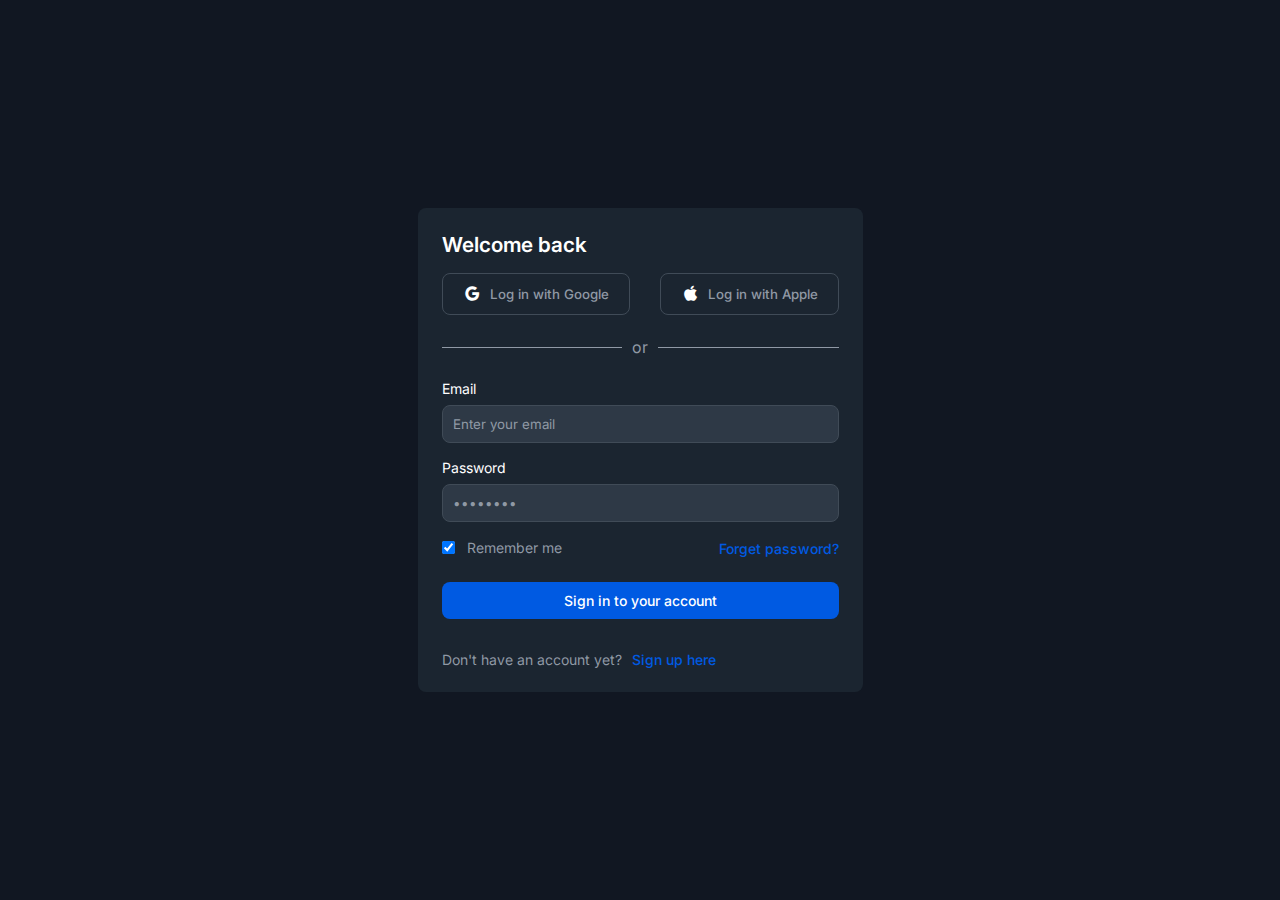
==== index.html @ ee9c257d "first commit" ====
<!DOCTYPE html>
<html lang="en">

<head>
    <meta charset="UTF-8">
    <meta name="viewport" content="width=device-width, initial-scale=1.0">
    <title>Sign-up</title>
    <!-- Costom Css - link-->
    <link rel="stylesheet" href="style.css">
    <!-- Google font - link-->
    <link rel="preconnect" href="https://fonts.googleapis.com">
    <link rel="preconnect" href="https://fonts.gstatic.com" crossorigin>
    <link href="https://fonts.googleapis.com/css2?family=Inter:wght@300;400;500;600&display=swap" rel="stylesheet">
    <!-- Icon - link-->
    <link rel="stylesheet"
    href="https://unpkg.com/boxicons@latest/css/boxicons.min.css">

</head>

<body>


    <div class="container">

        <div class="login-container">
            <h1>Welcome back</h1>
            <div class="login-with-buttons">
                <button class="btn-1"><i class='bx bxl-google'></i> Log in with Google</button>
                <button class="btn-2"><i class='bx bxl-apple' ></i> Log in with Apple</button>
            </div>
            <div class="line"></div>
            <form>
                <div class="mail-form flex">
                    <label for="email">Email</label>
                    <input type="email" name="email" id="email" placeholder="Enter your email" required>
                </div>
                <div class="password-form flex">
                    <label for="password">Password</label>
                    <input type="password" name="password" id="password" placeholder="••••••••" required>
                </div>
                <div class="remender-forget">
                    <div class="remember">
                        <input type="checkbox" id="remember" checked="checked" required>
                        <label for="remember">Remember me</label>
                    </div>
                    <div class="forget">
                        <a href="#">Forget password?</a>
                    </div>
                </div>
                <div class="sign-in-button">
                    <input class="btn" type="submit" value="Sign in to your account">
                </div>
                <p class="no-account">
                    Don't have an account yet? <a href="./signup.html">Sign up here</a>
                </p>
            </form>

        </div>


    </div>

</body>

</html>
---- style.css ----
*{
    padding: 0;
    margin: 0;
    font-family: 'Inter', sans-serif;
    box-sizing: border-box;
    list-style: none;
    text-decoration: none;
}

:root{
    --bg-color: #1b2530;
    --main-color: #005ae2;
    --input-color: #2e3946;
    --text-color: #fff;
    --dark-color: #000;
    --gary-color: #9099a5;
    --border-color: #404b57;
    --main-hover: #1d4fd8;
}

body{
    background: #111722;
}

.container{
    display: flex;
    flex-direction: row;
    justify-content: center;
    align-items: center;
    height: 100vh;
    padding: 20px;
}

.login-container{
    min-width: fit-content;
    height: fit-content;
    background: var(--bg-color);
    padding: 24px;
    border-radius: 0.5rem;
}

h1{
    color: var(--text-color);
    margin-bottom: 16px;
    font-size: 1.3rem;
    font-weight: 600;

}

.login-with-buttons{
    display: flex;
    justify-content: space-between;
    align-items: center;
    margin-bottom: 32px;
    gap: 30px;
}

.login-with-buttons i{
    color: var(--text-color);
    font-size: 1.2rem;
    margin-right: 8px;
}

.login-with-buttons button{
    display: flex;
    align-items: center;
    font-size: 0.83rem;
    padding: 10px 20px;
    border-radius: 0.5rem;
    border: 1px solid var(--border-color);
    background: transparent;
    color: var(--gary-color);
    font-weight: 500;
    cursor: pointer;
    transition: all ease .45s;
}

.login-with-buttons button:hover{
    background: var(--input-color);
    color: var(--text-color);
}

.flex{
    display: flex;
    flex-direction: column;
}

.line{
    position: relative;
    height: 1px;
    width: 100%;
    background: var(--gary-color);
    margin-bottom: 32px;
}

.line::before{
    content: 'or';
    color: var(--gary-color);
    position: absolute;
    top: 50%;
    left: 50%;
    transform: translate(-50%, -50%);
    background: var(--bg-color);
    padding: 0 10px;
}

label{
    color:var(--text-color);
    font-weight: 400;
    font-size: 14px;
}

input {
    margin-top: 8px;
    margin-bottom: 16px;    
    padding: 10px;
    border: 1px solid var(--border-color);
    border-radius: 0.5rem;
    background: var(--input-color);
    color: var(--text-color);
    font-weight: 400;
    transition: all ease .45s;
}

input::placeholder{
    color: var(--gary-color);  
}

input:focus-visible{
    outline: 2px solid var(--main-color);
}

.remender-forget{
    display: flex;
    align-items: center;
    justify-content: space-between;
    margin-bottom: 16px;
}

.remember input{
    margin: 0;
}

.remender-forget .remember label{
    font-size: 14px;
    font-weight: 400;
    color: var(--gary-color);
}

.remender-forget .remember{
    display: flex;
    width: 120px;
    align-items: center;
    justify-content: space-between;
}

.remender-forget .forget a{
    color: var(--main-color);
    font-size: 14px;
    font-weight: 500;
}

.sign-in-button{
    width: 100%;
    margin-bottom: 16px;
}

.sign-in-button .btn{
    width: 100%;
    padding: 10px 20px;
    border-radius: 0.5rem;
    border: none;
    color: var(--text-color);
    background-color: var(--main-color);
    font-size: 14px;
    font-weight: 500;
    cursor: pointer;
    transition: all ease .45s;
}

.sign-in-button .btn:hover{
    background: var(--main-hover);

}

.no-account{
    display: flex;
    justify-content: start;
    width: 100%;
    color: var(--gary-color);
    font-size: 14px;
}
.no-account a{
    margin-left: 10px;
    color: var(--main-color);
    font-size: 14px;
    font-weight: 500;
}

a:hover{
    text-decoration: underline;
}


/*========== Media Queries ==========*/

@media (max-width: 600px){
    .login-with-buttons{
        flex-direction: column;
        gap: 12px;
    }

    .login-with-buttons button{
        width: 100%;
    }

    .login-container{
        width: 100%;
    }
}
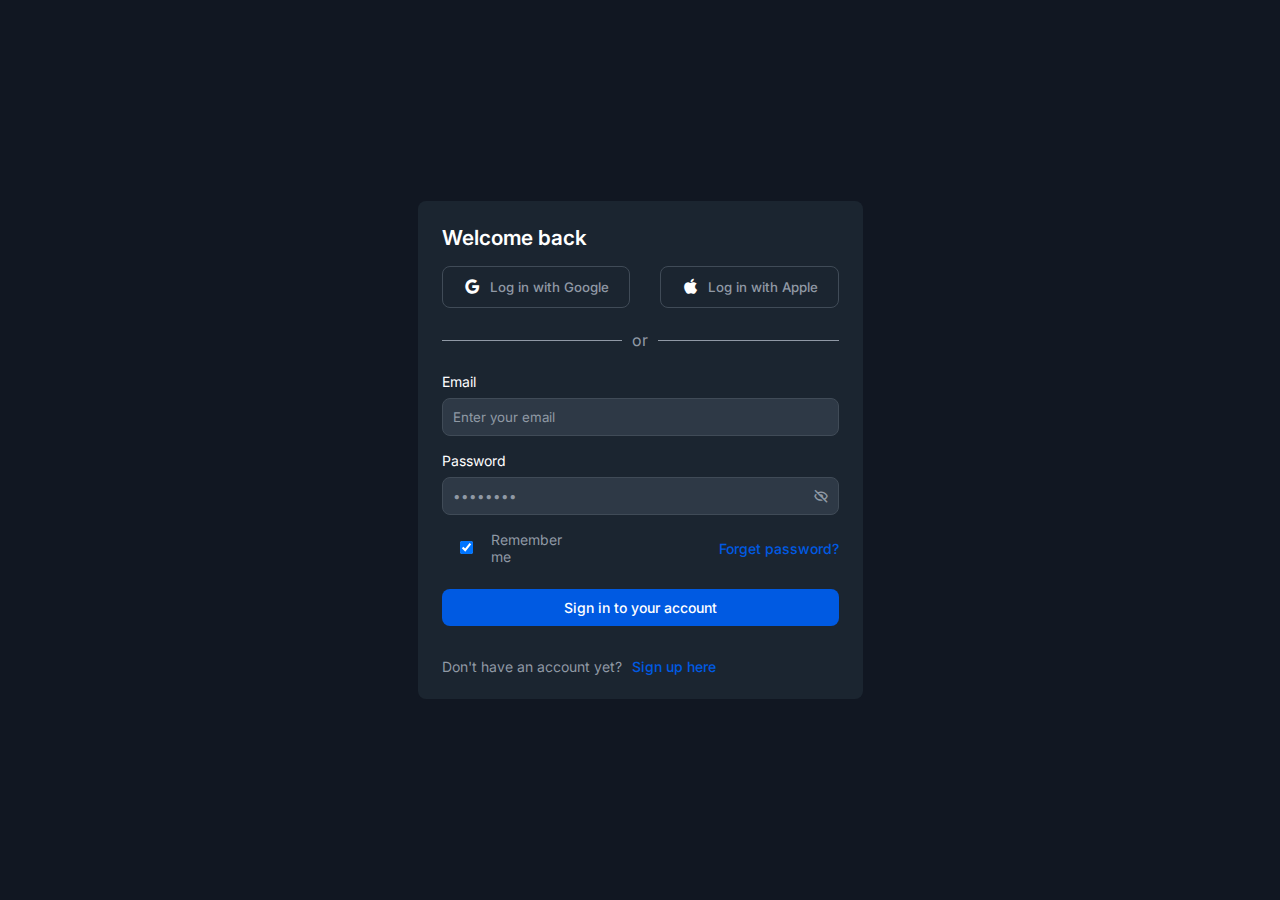
==== commit 4b52bf9b: "added eye" ====
--- a/index.html
+++ b/index.html
@@ -1,32 +1,25 @@
 <!DOCTYPE html>
 <html lang="en">
-
 <head>
     <meta charset="UTF-8">
     <meta name="viewport" content="width=device-width, initial-scale=1.0">
     <title>Sign-up</title>
-    <!-- Costom Css - link-->
-    <link rel="stylesheet" href="style.css">
     <!-- Google font - link-->
     <link rel="preconnect" href="https://fonts.googleapis.com">
     <link rel="preconnect" href="https://fonts.gstatic.com" crossorigin>
     <link href="https://fonts.googleapis.com/css2?family=Inter:wght@300;400;500;600&display=swap" rel="stylesheet">
     <!-- Icon - link-->
-    <link rel="stylesheet"
-    href="https://unpkg.com/boxicons@latest/css/boxicons.min.css">
-
+    <link rel="stylesheet" href="https://unpkg.com/boxicons@latest/css/boxicons.min.css">
+    <!-- Costom Css - link-->
+    <link rel="stylesheet" href="style.css">
 </head>
-
 <body>
-
-
     <div class="container">
-
         <div class="login-container">
             <h1>Welcome back</h1>
             <div class="login-with-buttons">
                 <button class="btn-1"><i class='bx bxl-google'></i> Log in with Google</button>
-                <button class="btn-2"><i class='bx bxl-apple' ></i> Log in with Apple</button>
+                <button class="btn-2"><i class='bx bxl-apple'></i> Log in with Apple</button>
             </div>
             <div class="line"></div>
             <form>
@@ -36,7 +29,11 @@
                 </div>
                 <div class="password-form flex">
                     <label for="password">Password</label>
-                    <input type="password" name="password" id="password" placeholder="••••••••" required>
+                    <div class="password-outer">
+                        <input type="password" name="password" id="inputPassword" placeholder="••••••••" required>
+                        <i class='bx bx-hide'></i>
+                    </div>
+                    
                 </div>
                 <div class="remender-forget">
                     <div class="remember">
@@ -54,12 +51,8 @@
                     Don't have an account yet? <a href="./signup.html">Sign up here</a>
                 </p>
             </form>
-
         </div>
-
-
     </div>
-
+    <script src="main.js"></script>
 </body>
-
 </html>--- a/style.css
+++ b/style.css
@@ -120,6 +120,7 @@
     color: var(--text-color);
     font-weight: 400;
     transition: all ease .45s;
+    width: 100%;
 }
 
 input::placeholder{
@@ -199,6 +200,18 @@
 
 a:hover{
     text-decoration: underline;
+}
+.password-outer{
+    position: relative;
+}
+
+.password-outer i{
+    position: absolute;
+    right: 10px;
+    top: 19px;
+    color: var(--gary-color);
+    z-index: 1000;
+    cursor: pointer;
 }
 
 
